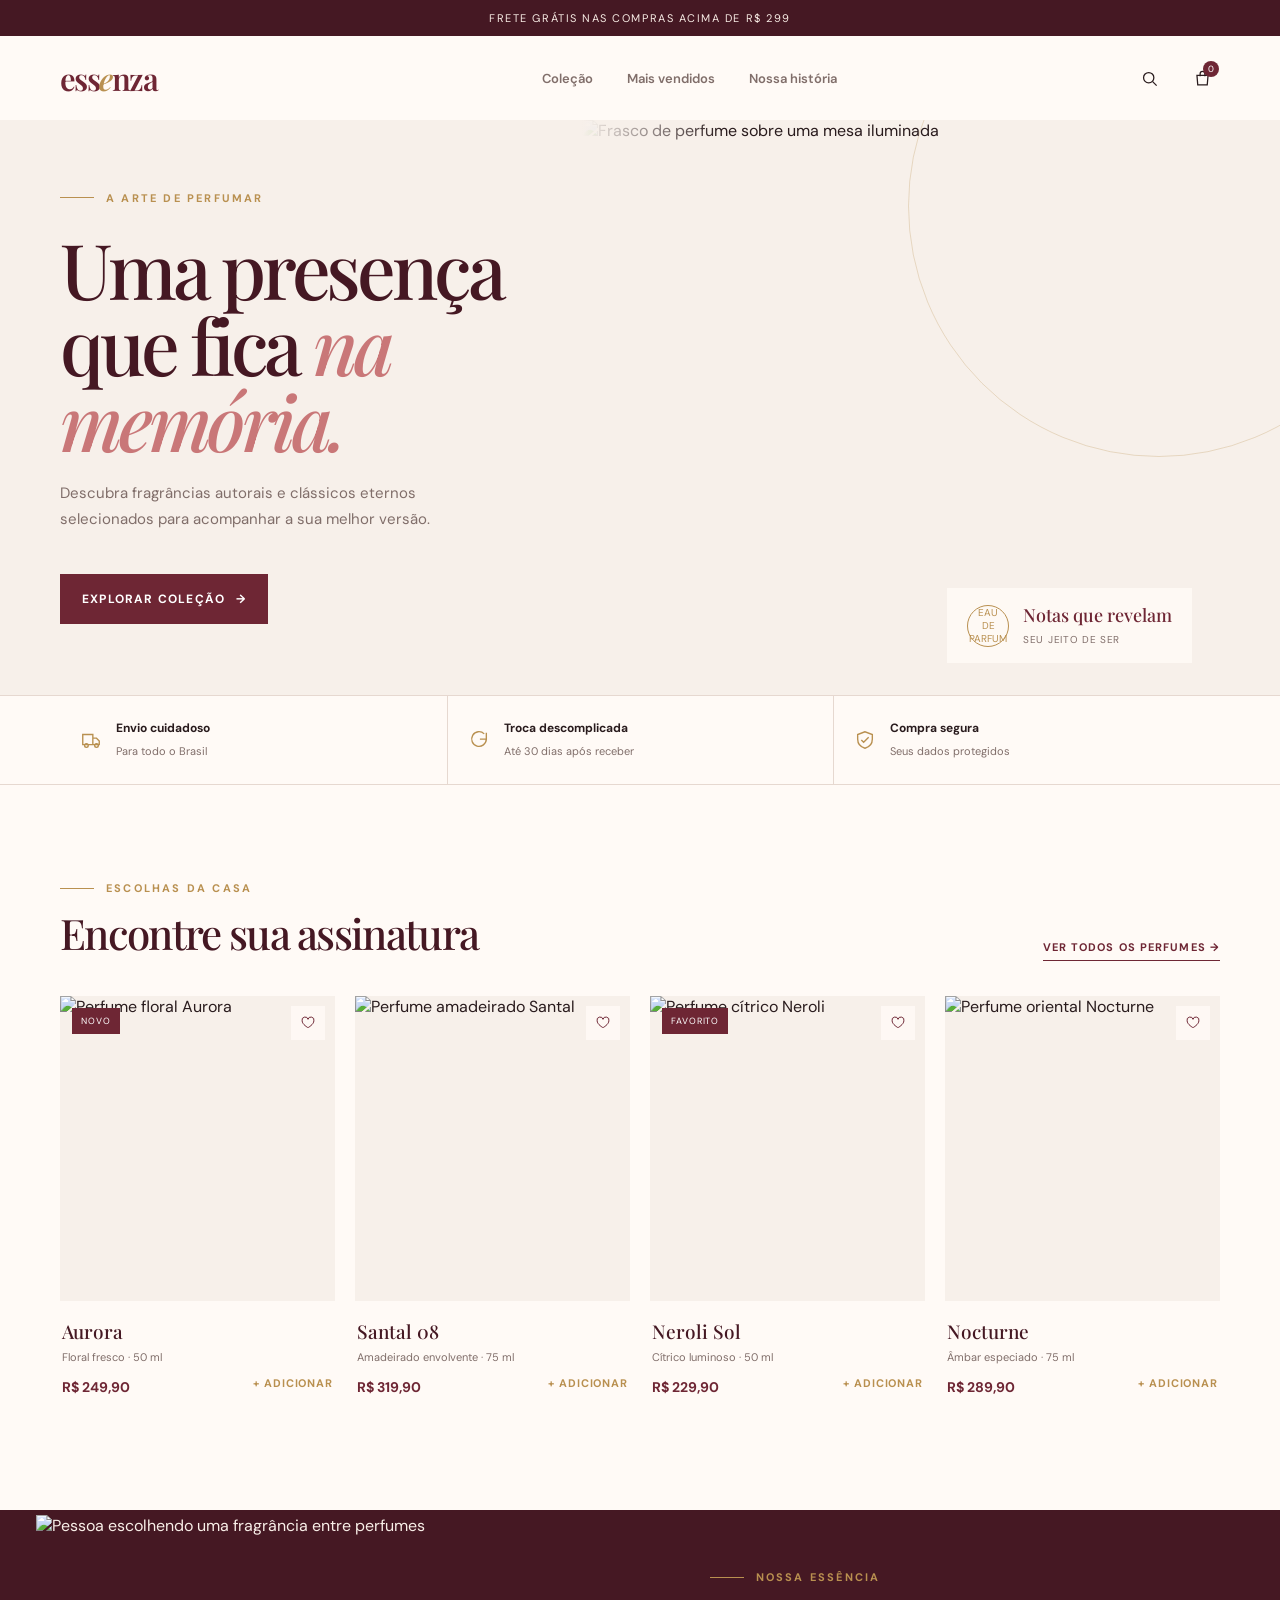
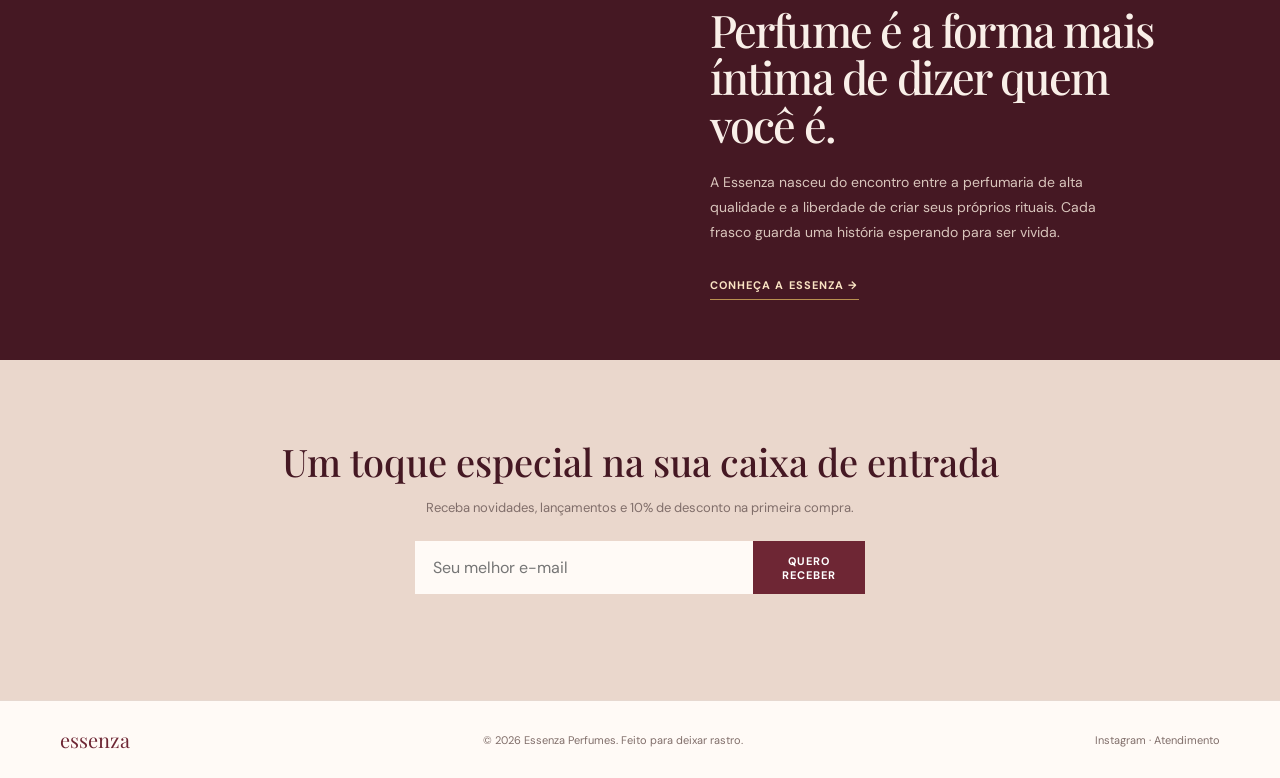
==== index.html @ 09120691 "first commit" ====
<!DOCTYPE html>
<html lang="pt-BR">
<head>
  <meta charset="UTF-8">
  <meta name="viewport" content="width=device-width, initial-scale=1.0">
  <meta name="description" content="Essenza, uma curadoria de perfumes marcantes para todos os momentos.">
  <title>Essenza | Perfumes que contam histórias</title>
  <link rel="preconnect" href="https://fonts.googleapis.com">
  <link rel="preconnect" href="https://fonts.gstatic.com" crossorigin>
  <link href="https://fonts.googleapis.com/css2?family=DM+Sans:wght@400;500;600;700&family=Playfair+Display:ital,wght@0,500;0,600;1,500;1,600&display=swap" rel="stylesheet">
  <style>
    :root {
      --ink: #291b1d;
      --wine: #6e2634;
      --wine-dark: #451823;
      --rose: #c97778;
      --cream: #f7f0ea;
      --paper: #fffaf6;
      --gold: #b99050;
      --line: #e6d8d0;
      --muted: #806e6a;
      --shadow: 0 18px 48px rgba(69, 24, 35, .12);
    }

    * { box-sizing: border-box; }
    html { scroll-behavior: smooth; }
    body { margin: 0; color: var(--ink); background: var(--paper); font-family: 'DM Sans', sans-serif; }
    a { color: inherit; text-decoration: none; }
    button, input { font: inherit; }
    button { cursor: pointer; }
    .container { width: min(1160px, calc(100% - 48px)); margin: 0 auto; }

    .announcement { background: var(--wine-dark); color: #f8ece5; text-align: center; font-size: 11px; letter-spacing: .14em; padding: 11px 18px; text-transform: uppercase; }
    .topbar { align-items: center; display: flex; height: 84px; justify-content: space-between; }
    .brand { color: var(--wine); font-family: 'Playfair Display', serif; font-size: 31px; font-weight: 600; letter-spacing: -.05em; }
    .brand span { color: var(--gold); font-style: italic; }
    nav { display: flex; gap: 34px; margin-left: 90px; }
    nav a { color: var(--muted); font-size: 13px; font-weight: 600; position: relative; }
    nav a:hover { color: var(--wine); }
    nav a::after { background: var(--rose); bottom: -8px; content: ''; height: 1px; left: 0; position: absolute; transform: scaleX(0); transform-origin: right; transition: transform .25s; width: 100%; }
    nav a:hover::after { transform: scaleX(1); transform-origin: left; }
    .actions { align-items: center; display: flex; gap: 18px; }
    .icon-button { align-items: center; background: transparent; border: 0; color: var(--ink); display: inline-flex; padding: 8px; position: relative; }
    .icon-button svg { height: 19px; width: 19px; }
    .cart-count { align-items: center; background: var(--wine); border-radius: 50%; color: #fff; display: flex; font-size: 9px; height: 16px; justify-content: center; position: absolute; right: 1px; top: 0; width: 16px; }
    .menu-toggle { display: none; }

    .hero { background: var(--cream); min-height: 575px; overflow: hidden; position: relative; }
    .hero::before { border: 1px solid rgba(185, 144, 80, .27); border-radius: 50%; content: ''; height: 500px; position: absolute; right: -130px; top: -165px; width: 500px; }
    .hero-grid { align-items: center; display: grid; grid-template-columns: .9fr 1.1fr; min-height: 575px; }
    .eyebrow { align-items: center; color: var(--gold); display: flex; font-size: 11px; font-weight: 700; gap: 12px; letter-spacing: .2em; text-transform: uppercase; }
    .eyebrow::before { background: var(--gold); content: ''; height: 1px; width: 34px; }
    h1, h2, h3 { font-family: 'Playfair Display', serif; font-weight: 500; }
    h1 { color: var(--wine-dark); font-size: clamp(52px, 6vw, 82px); letter-spacing: -.055em; line-height: .99; margin: 25px 0 22px; max-width: 500px; }
    h1 em { color: var(--rose); font-style: italic; }
    .hero-copy { color: var(--muted); font-size: 15px; line-height: 1.75; max-width: 390px; }
    .primary-button { background: var(--wine); border: 1px solid var(--wine); color: white; display: inline-flex; font-size: 12px; font-weight: 700; gap: 11px; letter-spacing: .1em; margin-top: 27px; padding: 16px 21px; text-transform: uppercase; transition: background .2s, transform .2s; }
    .primary-button:hover { background: var(--wine-dark); transform: translateY(-2px); }
    .hero-image { height: 575px; position: relative; }
    .hero-image img { height: 100%; object-fit: cover; object-position: center; width: 100%; }
    .hero-image::after { background: linear-gradient(90deg, var(--cream) 0, transparent 22%); content: ''; inset: 0; pointer-events: none; position: absolute; }
    .hero-tag { align-items: center; background: rgba(255,250,246,.92); bottom: 32px; display: flex; gap: 14px; padding: 15px 20px; position: absolute; right: 28px; z-index: 1; }
    .hero-tag strong { color: var(--wine); display: block; font-family: 'Playfair Display', serif; font-size: 18px; font-weight: 500; }
    .hero-tag small { color: var(--muted); font-size: 10px; letter-spacing: .07em; text-transform: uppercase; }
    .seal { border: 1px solid var(--gold); border-radius: 50%; color: var(--gold); display: grid; font-size: 10px; height: 42px; place-items: center; text-align: center; width: 42px; }

    .benefits { border-bottom: 1px solid var(--line); border-top: 1px solid var(--line); }
    .benefit-grid { display: grid; grid-template-columns: repeat(3, 1fr); }
    .benefit { align-items: center; display: flex; gap: 14px; padding: 24px 20px; }
    .benefit + .benefit { border-left: 1px solid var(--line); }
    .benefit svg { color: var(--gold); flex: 0 0 auto; height: 22px; width: 22px; }
    .benefit strong { display: block; font-size: 12px; margin-bottom: 3px; }
    .benefit span { color: var(--muted); font-size: 11px; }

    .section { padding: 96px 0; }
    .section-heading { align-items: end; display: flex; justify-content: space-between; margin-bottom: 35px; }
    .section-heading h2 { color: var(--wine-dark); font-size: 42px; letter-spacing: -.04em; margin: 10px 0 0; }
    .section-heading p { color: var(--muted); font-size: 13px; margin: 0 0 5px; }
    .link-arrow { border-bottom: 1px solid var(--wine); color: var(--wine); font-size: 11px; font-weight: 700; letter-spacing: .1em; padding-bottom: 6px; text-transform: uppercase; }
    .product-grid { display: grid; gap: 20px; grid-template-columns: repeat(4, 1fr); }
    .product-image { background: var(--cream); height: 305px; overflow: hidden; position: relative; }
    .product-image img { height: 100%; object-fit: cover; transition: transform .5s; width: 100%; }
    .product-card:hover img { transform: scale(1.05); }
    .badge { background: var(--wine); color: white; font-size: 9px; left: 12px; letter-spacing: .1em; padding: 7px 9px; position: absolute; text-transform: uppercase; top: 12px; }
    .heart { background: rgba(255,250,246,.9); border: 0; color: var(--wine); padding: 9px; position: absolute; right: 10px; top: 10px; }
    .heart svg { display: block; height: 16px; width: 16px; }
    .product-info { padding: 17px 2px; }
    .product-info h3 { color: var(--wine-dark); font-size: 19px; margin: 0 0 6px; }
    .product-info p { color: var(--muted); font-size: 11px; margin: 0 0 12px; }
    .price { color: var(--wine); font-size: 14px; font-weight: 700; }
    .add { background: none; border: 0; color: var(--gold); float: right; font-size: 11px; font-weight: 700; letter-spacing: .08em; padding: 0; text-transform: uppercase; }

    .story { background: var(--wine-dark); color: #f9efe8; overflow: hidden; }
    .story-grid { align-items: center; display: grid; grid-template-columns: 1fr 1fr; }
    .story-image { height: 440px; margin-left: -24px; overflow: hidden; }
    .story-image img { height: 100%; object-fit: cover; width: 100%; }
    .story-copy { padding: 60px 6% 60px 12%; }
    .story-copy .eyebrow { color: var(--gold); }
    .story-copy h2 { font-size: 45px; letter-spacing: -.04em; line-height: 1.05; margin: 22px 0; }
    .story-copy p { color: #d9c5bc; font-size: 14px; line-height: 1.8; max-width: 410px; }
    .text-button { border-bottom: 1px solid var(--gold); color: #f9e3c3; display: inline-block; font-size: 11px; font-weight: 700; letter-spacing: .1em; margin-top: 19px; padding-bottom: 7px; text-transform: uppercase; }

    .newsletter { background: #ead7cc; padding: 76px 0; text-align: center; }
    .newsletter h2 { color: var(--wine-dark); font-size: 38px; margin: 0 0 12px; }
    .newsletter p { color: var(--muted); font-size: 13px; margin: 0 auto 25px; }
    .subscribe { display: flex; margin: 0 auto; max-width: 450px; }
    .subscribe input { background: var(--paper); border: 1px solid transparent; color: var(--ink); min-width: 0; padding: 15px 17px; width: 100%; }
    .subscribe button { background: var(--wine); border: 0; color: white; font-size: 11px; font-weight: 700; letter-spacing: .1em; padding: 0 19px; text-transform: uppercase; }
    .form-message { color: var(--wine); font-size: 12px; margin-top: 14px; min-height: 16px; }
    footer { background: var(--paper); border-top: 1px solid var(--line); color: var(--muted); font-size: 11px; padding: 25px 0; }
    .footer-inner { align-items: center; display: flex; justify-content: space-between; }
    .footer-brand { color: var(--wine); font-family: 'Playfair Display', serif; font-size: 20px; }

    @media (max-width: 800px) {
      .container { width: min(100% - 32px, 600px); }
      .topbar { height: 72px; }
      nav { background: var(--paper); box-shadow: var(--shadow); display: none; flex-direction: column; gap: 22px; left: 16px; margin: 0; padding: 23px; position: absolute; right: 16px; top: 136px; z-index: 5; }
      nav.open { display: flex; }
      .menu-toggle { display: inline-flex; }
      .hero-grid, .story-grid { grid-template-columns: 1fr; }
      .hero { min-height: auto; }
      .hero-grid { min-height: auto; padding-top: 62px; }
      .hero-content { padding-bottom: 56px; }
      .hero-image { height: 390px; margin: 0 -16px; }
      .hero-image::after { background: linear-gradient(0deg, var(--cream), transparent 28%); }
      .benefit-grid { grid-template-columns: 1fr; }
      .benefit { padding: 17px 0; }
      .benefit + .benefit { border-left: 0; border-top: 1px solid var(--line); }
      .section { padding: 66px 0; }
      .section-heading { align-items: start; flex-direction: column; gap: 13px; }
      .section-heading h2 { font-size: 35px; }
      .product-grid { grid-template-columns: repeat(2, 1fr); gap: 28px 14px; }
      .product-image { height: 230px; }
      .story-image { height: 300px; margin: 0 -16px; }
      .story-copy { padding: 56px 0 64px; }
      .story-copy h2 { font-size: 38px; }
      .footer-inner { align-items: start; flex-direction: column; gap: 12px; }
    }
    @media (max-width: 430px) { .actions { gap: 5px; } .brand { font-size: 27px; } .hero-tag { bottom: 18px; right: 16px; } .subscribe { flex-direction: column; gap: 8px; } .subscribe button { min-height: 47px; } }
  </style>
</head>
<body>
  <div class="announcement">Frete grátis nas compras acima de R$ 299</div>
  <header>
    <div class="container topbar">
      <button class="icon-button menu-toggle" id="menuToggle" aria-label="Abrir menu" aria-expanded="false"><svg viewBox="0 0 24 24" fill="none" stroke="currentColor" stroke-width="1.6"><path d="M4 7h16M4 12h16M4 17h16"/></svg></button>
      <a class="brand" href="#top">ess<span>e</span>nza</a>
      <nav id="mainNav"><a href="#colecao">Coleção</a><a href="#mais-vendidos">Mais vendidos</a><a href="#nossa-historia">Nossa história</a></nav>
      <div class="actions">
        <button class="icon-button" aria-label="Buscar" onclick="document.getElementById('searchInput').focus()"><svg viewBox="0 0 24 24" fill="none" stroke="currentColor" stroke-width="1.6"><circle cx="11" cy="11" r="6.5"/><path d="m16 16 5 5"/></svg></button>
        <button class="icon-button" aria-label="Sacola de compras"><svg viewBox="0 0 24 24" fill="none" stroke="currentColor" stroke-width="1.6"><path d="M5 8h14l-1 12H6L5 8Z"/><path d="M9 9V6a3 3 0 0 1 6 0v3"/></svg><span class="cart-count" id="cartCount">0</span></button>
      </div>
    </div>
  </header>

  <main id="top">
    <section class="hero">
      <div class="container hero-grid">
        <div class="hero-content">
          <div class="eyebrow">A arte de perfumar</div>
          <h1>Uma presença que fica <em>na memória.</em></h1>
          <p class="hero-copy">Descubra fragrâncias autorais e clássicos eternos selecionados para acompanhar a sua melhor versão.</p>
          <a class="primary-button" href="#colecao">Explorar coleção <span>→</span></a>
        </div>
        <div class="hero-image">
          <img src="https://images.unsplash.com/photo-1547887538-e3a2f32cb1cc?auto=format&fit=crop&w=1000&q=85" alt="Frasco de perfume sobre uma mesa iluminada">
          <div class="hero-tag"><span class="seal">EAU<br>DE<br>PARFUM</span><div><strong>Notas que revelam</strong><small>Seu jeito de ser</small></div></div>
        </div>
      </div>
    </section>

    <section class="benefits"><div class="container benefit-grid"><div class="benefit"><svg viewBox="0 0 24 24" fill="none" stroke="currentColor" stroke-width="1.5"><path d="M3 6h11v11H3zM14 10h4l3 3v4h-7zM7 20a2 2 0 1 0 0-4 2 2 0 0 0 0 4ZM18 20a2 2 0 1 0 0-4 2 2 0 0 0 0 4Z"/></svg><div><strong>Envio cuidadoso</strong><span>Para todo o Brasil</span></div></div><div class="benefit"><svg viewBox="0 0 24 24" fill="none" stroke="currentColor" stroke-width="1.5"><path d="M20 11a8 8 0 1 1-2.3-5.7M20 4v7h-7"/></svg><div><strong>Troca descomplicada</strong><span>Até 30 dias após receber</span></div></div><div class="benefit"><svg viewBox="0 0 24 24" fill="none" stroke="currentColor" stroke-width="1.5"><path d="M12 3 4 6v5c0 5.2 3.4 8.8 8 10 4.6-1.2 8-4.8 8-10V6l-8-3Z"/><path d="m8 12 2.5 2.5L16 9"/></svg><div><strong>Compra segura</strong><span>Seus dados protegidos</span></div></div></div></section>

    <section class="section" id="colecao"><div class="container"><div class="section-heading"><div><div class="eyebrow">Escolhas da casa</div><h2>Encontre sua assinatura</h2></div><a class="link-arrow" href="#mais-vendidos">Ver todos os perfumes →</a></div><div class="product-grid" id="mais-vendidos">
      <article class="product-card"><div class="product-image"><span class="badge">Novo</span><button class="heart" aria-label="Favoritar perfume"><svg viewBox="0 0 24 24" fill="none" stroke="currentColor" stroke-width="1.5"><path d="M20.8 8.7c0 5.5-8.8 10.3-8.8 10.3S3.2 14.2 3.2 8.7A4.5 4.5 0 0 1 12 6.5a4.5 4.5 0 0 1 8.8 2.2Z"/></svg></button><img src="https://images.unsplash.com/photo-1594035910387-fea47794261f?auto=format&fit=crop&w=600&q=80" alt="Perfume floral Aurora"></div><div class="product-info"><h3>Aurora</h3><p>Floral fresco · 50 ml</p><span class="price">R$ 249,90</span><button class="add" data-product="Aurora">+ adicionar</button></div></article>
      <article class="product-card"><div class="product-image"><button class="heart" aria-label="Favoritar perfume"><svg viewBox="0 0 24 24" fill="none" stroke="currentColor" stroke-width="1.5"><path d="M20.8 8.7c0 5.5-8.8 10.3-8.8 10.3S3.2 14.2 3.2 8.7A4.5 4.5 0 0 1 12 6.5a4.5 4.5 0 0 1 8.8 2.2Z"/></svg></button><img src="https://images.unsplash.com/photo-1615634260167-c8cdede054de?auto=format&fit=crop&w=600&q=80" alt="Perfume amadeirado Santal"></div><div class="product-info"><h3>Santal 08</h3><p>Amadeirado envolvente · 75 ml</p><span class="price">R$ 319,90</span><button class="add" data-product="Santal 08">+ adicionar</button></div></article>
      <article class="product-card"><div class="product-image"><span class="badge">Favorito</span><button class="heart" aria-label="Favoritar perfume"><svg viewBox="0 0 24 24" fill="none" stroke="currentColor" stroke-width="1.5"><path d="M20.8 8.7c0 5.5-8.8 10.3-8.8 10.3S3.2 14.2 3.2 8.7A4.5 4.5 0 0 1 12 6.5a4.5 4.5 0 0 1 8.8 2.2Z"/></svg></button><img src="https://images.unsplash.com/photo-1588405748880-12d1d2a59f75?auto=format&fit=crop&w=600&q=80" alt="Perfume cítrico Neroli"></div><div class="product-info"><h3>Neroli Sol</h3><p>Cítrico luminoso · 50 ml</p><span class="price">R$ 229,90</span><button class="add" data-product="Neroli Sol">+ adicionar</button></div></article>
      <article class="product-card"><div class="product-image"><button class="heart" aria-label="Favoritar perfume"><svg viewBox="0 0 24 24" fill="none" stroke="currentColor" stroke-width="1.5"><path d="M20.8 8.7c0 5.5-8.8 10.3-8.8 10.3S3.2 14.2 3.2 8.7A4.5 4.5 0 0 1 12 6.5a4.5 4.5 0 0 1 8.8 2.2Z"/></svg></button><img src="https://images.unsplash.com/photo-1563170351-be82bc888aa4?auto=format&fit=crop&w=600&q=80" alt="Perfume oriental Nocturne"></div><div class="product-info"><h3>Nocturne</h3><p>Âmbar especiado · 75 ml</p><span class="price">R$ 289,90</span><button class="add" data-product="Nocturne">+ adicionar</button></div></article>
    </div></div></section>

    <section class="story" id="nossa-historia"><div class="container story-grid"><div class="story-image"><img src="https://images.unsplash.com/photo-1515377905703-c4788e51af15?auto=format&fit=crop&w=1000&q=85" alt="Pessoa escolhendo uma fragrância entre perfumes"></div><div class="story-copy"><div class="eyebrow">Nossa essência</div><h2>Perfume é a forma mais íntima de dizer quem você é.</h2><p>A Essenza nasceu do encontro entre a perfumaria de alta qualidade e a liberdade de criar seus próprios rituais. Cada frasco guarda uma história esperando para ser vivida.</p><a class="text-button" href="#newsletter">Conheça a Essenza →</a></div></div></section>

    <section class="newsletter" id="newsletter"><div class="container"><h2>Um toque especial na sua caixa de entrada</h2><p>Receba novidades, lançamentos e 10% de desconto na primeira compra.</p><form class="subscribe" id="subscribeForm"><input id="searchInput" type="email" placeholder="Seu melhor e-mail" aria-label="Seu melhor e-mail" required><button type="submit">Quero receber</button></form><div class="form-message" id="formMessage"></div></div></section>
  </main>
  <footer><div class="container footer-inner"><span class="footer-brand">essenza</span><span>© 2026 Essenza Perfumes. Feito para deixar rastro.</span><span>Instagram · Atendimento</span></div></footer>
  <script>
    const menuToggle = document.getElementById('menuToggle');
    const mainNav = document.getElementById('mainNav');
    menuToggle.addEventListener('click', () => {
      const isOpen = mainNav.classList.toggle('open');
      menuToggle.setAttribute('aria-expanded', isOpen);
    });

    let cartTotal = 0;
    document.querySelectorAll('.add').forEach((button) => {
      button.addEventListener('click', () => {
        cartTotal += 1;
        document.getElementById('cartCount').textContent = cartTotal;
        const originalText = button.textContent;
        button.textContent = 'adicionado ✓';
        setTimeout(() => { button.textContent = originalText; }, 1400);
      });
    });

    document.getElementById('subscribeForm').addEventListener('submit', (event) => {
      event.preventDefault();
      document.getElementById('formMessage').textContent = 'Pronto. Seu desconto chega em breve.';
      event.target.reset();
    });
  </script>
</body>
</html>
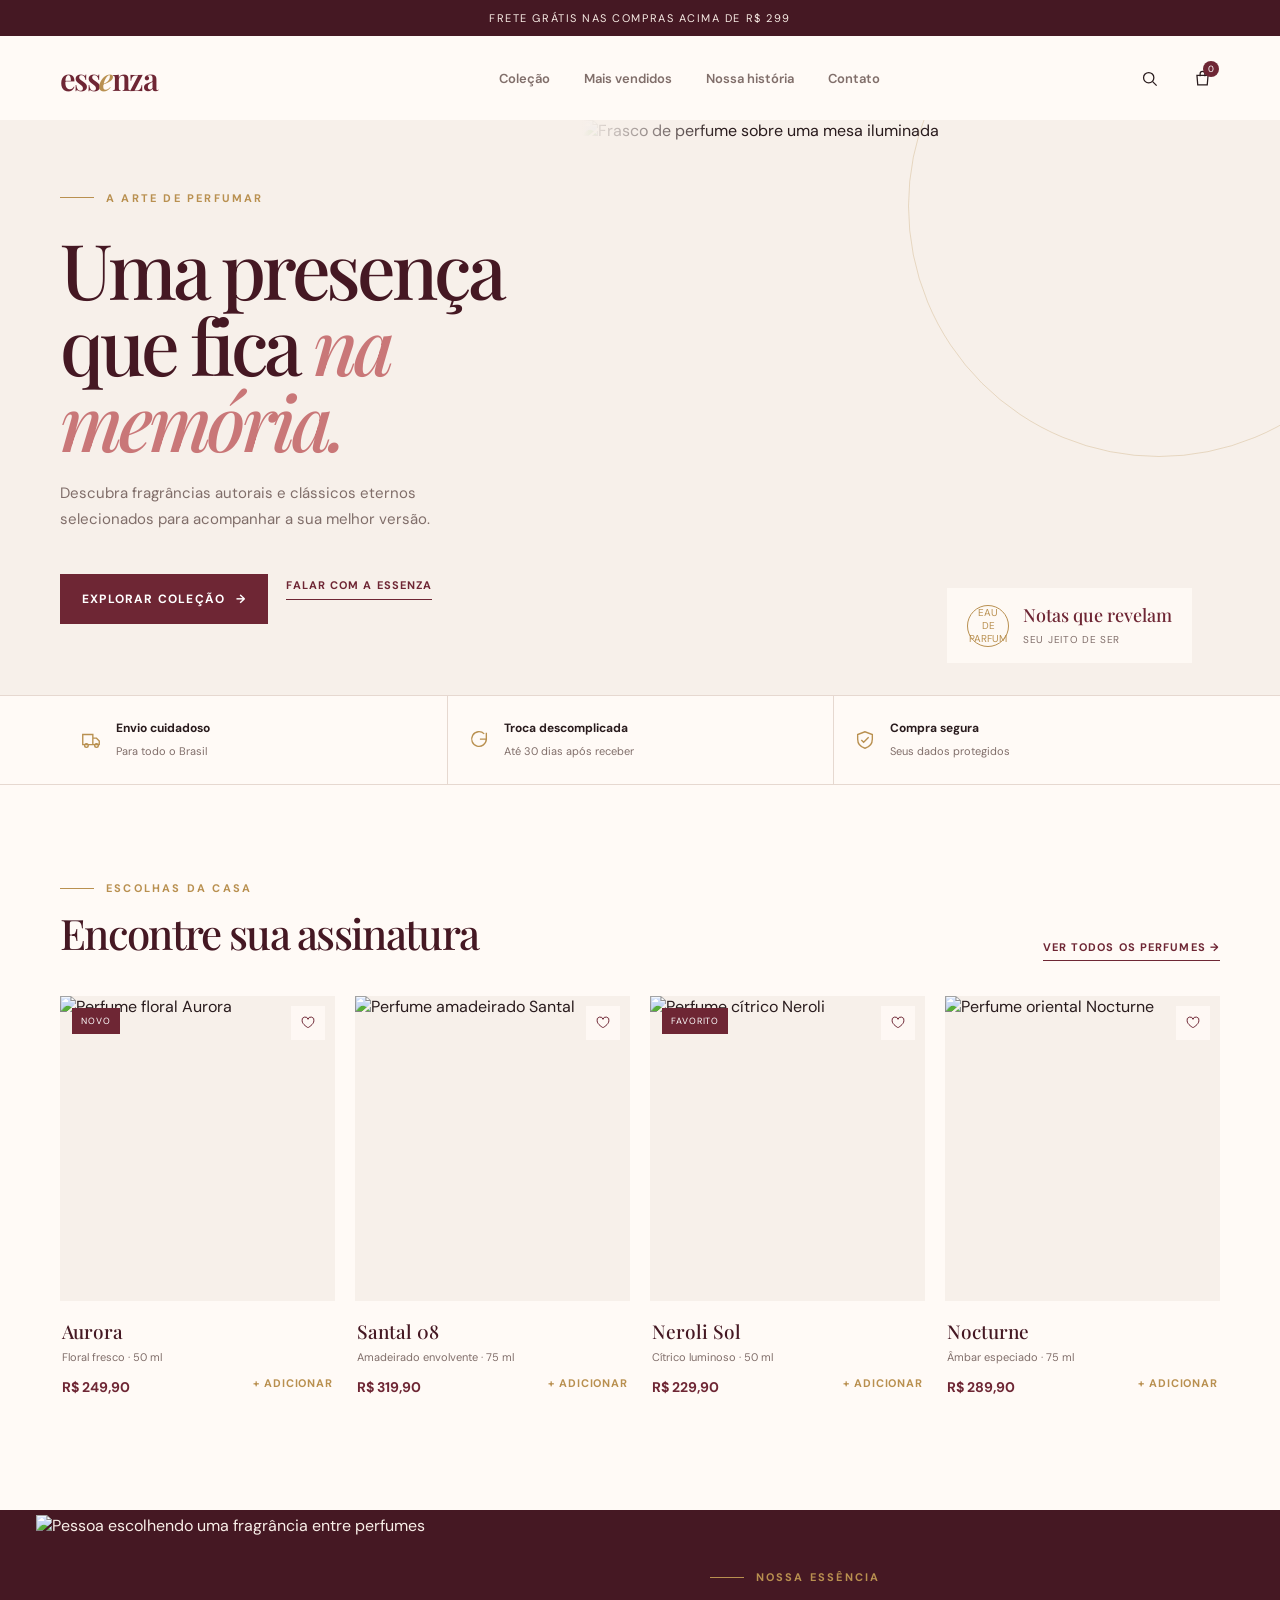
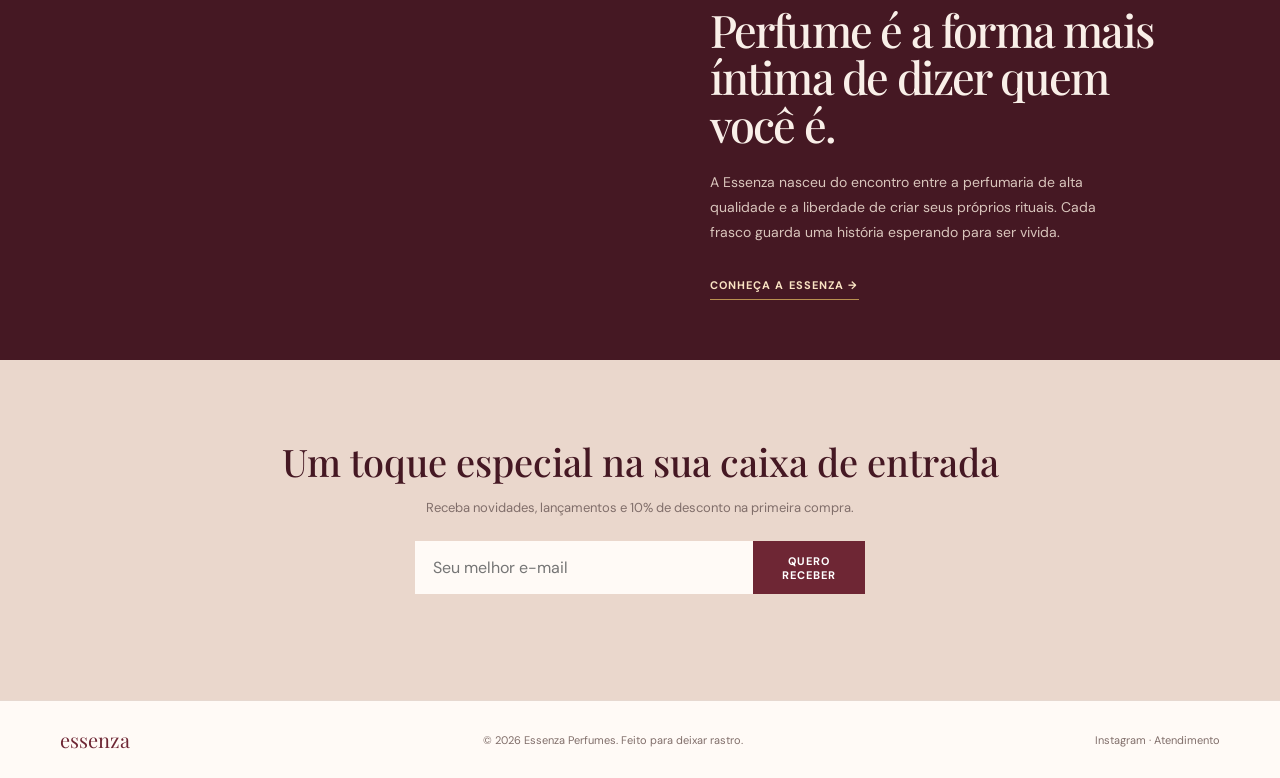
==== commit 71841244: "mais atualizações" ====
--- a/index.html
+++ b/index.html
@@ -8,136 +8,7 @@
   <link rel="preconnect" href="https://fonts.googleapis.com">
   <link rel="preconnect" href="https://fonts.gstatic.com" crossorigin>
   <link href="https://fonts.googleapis.com/css2?family=DM+Sans:wght@400;500;600;700&family=Playfair+Display:ital,wght@0,500;0,600;1,500;1,600&display=swap" rel="stylesheet">
-  <style>
-    :root {
-      --ink: #291b1d;
-      --wine: #6e2634;
-      --wine-dark: #451823;
-      --rose: #c97778;
-      --cream: #f7f0ea;
-      --paper: #fffaf6;
-      --gold: #b99050;
-      --line: #e6d8d0;
-      --muted: #806e6a;
-      --shadow: 0 18px 48px rgba(69, 24, 35, .12);
-    }
-
-    * { box-sizing: border-box; }
-    html { scroll-behavior: smooth; }
-    body { margin: 0; color: var(--ink); background: var(--paper); font-family: 'DM Sans', sans-serif; }
-    a { color: inherit; text-decoration: none; }
-    button, input { font: inherit; }
-    button { cursor: pointer; }
-    .container { width: min(1160px, calc(100% - 48px)); margin: 0 auto; }
-
-    .announcement { background: var(--wine-dark); color: #f8ece5; text-align: center; font-size: 11px; letter-spacing: .14em; padding: 11px 18px; text-transform: uppercase; }
-    .topbar { align-items: center; display: flex; height: 84px; justify-content: space-between; }
-    .brand { color: var(--wine); font-family: 'Playfair Display', serif; font-size: 31px; font-weight: 600; letter-spacing: -.05em; }
-    .brand span { color: var(--gold); font-style: italic; }
-    nav { display: flex; gap: 34px; margin-left: 90px; }
-    nav a { color: var(--muted); font-size: 13px; font-weight: 600; position: relative; }
-    nav a:hover { color: var(--wine); }
-    nav a::after { background: var(--rose); bottom: -8px; content: ''; height: 1px; left: 0; position: absolute; transform: scaleX(0); transform-origin: right; transition: transform .25s; width: 100%; }
-    nav a:hover::after { transform: scaleX(1); transform-origin: left; }
-    .actions { align-items: center; display: flex; gap: 18px; }
-    .icon-button { align-items: center; background: transparent; border: 0; color: var(--ink); display: inline-flex; padding: 8px; position: relative; }
-    .icon-button svg { height: 19px; width: 19px; }
-    .cart-count { align-items: center; background: var(--wine); border-radius: 50%; color: #fff; display: flex; font-size: 9px; height: 16px; justify-content: center; position: absolute; right: 1px; top: 0; width: 16px; }
-    .menu-toggle { display: none; }
-
-    .hero { background: var(--cream); min-height: 575px; overflow: hidden; position: relative; }
-    .hero::before { border: 1px solid rgba(185, 144, 80, .27); border-radius: 50%; content: ''; height: 500px; position: absolute; right: -130px; top: -165px; width: 500px; }
-    .hero-grid { align-items: center; display: grid; grid-template-columns: .9fr 1.1fr; min-height: 575px; }
-    .eyebrow { align-items: center; color: var(--gold); display: flex; font-size: 11px; font-weight: 700; gap: 12px; letter-spacing: .2em; text-transform: uppercase; }
-    .eyebrow::before { background: var(--gold); content: ''; height: 1px; width: 34px; }
-    h1, h2, h3 { font-family: 'Playfair Display', serif; font-weight: 500; }
-    h1 { color: var(--wine-dark); font-size: clamp(52px, 6vw, 82px); letter-spacing: -.055em; line-height: .99; margin: 25px 0 22px; max-width: 500px; }
-    h1 em { color: var(--rose); font-style: italic; }
-    .hero-copy { color: var(--muted); font-size: 15px; line-height: 1.75; max-width: 390px; }
-    .primary-button { background: var(--wine); border: 1px solid var(--wine); color: white; display: inline-flex; font-size: 12px; font-weight: 700; gap: 11px; letter-spacing: .1em; margin-top: 27px; padding: 16px 21px; text-transform: uppercase; transition: background .2s, transform .2s; }
-    .primary-button:hover { background: var(--wine-dark); transform: translateY(-2px); }
-    .hero-image { height: 575px; position: relative; }
-    .hero-image img { height: 100%; object-fit: cover; object-position: center; width: 100%; }
-    .hero-image::after { background: linear-gradient(90deg, var(--cream) 0, transparent 22%); content: ''; inset: 0; pointer-events: none; position: absolute; }
-    .hero-tag { align-items: center; background: rgba(255,250,246,.92); bottom: 32px; display: flex; gap: 14px; padding: 15px 20px; position: absolute; right: 28px; z-index: 1; }
-    .hero-tag strong { color: var(--wine); display: block; font-family: 'Playfair Display', serif; font-size: 18px; font-weight: 500; }
-    .hero-tag small { color: var(--muted); font-size: 10px; letter-spacing: .07em; text-transform: uppercase; }
-    .seal { border: 1px solid var(--gold); border-radius: 50%; color: var(--gold); display: grid; font-size: 10px; height: 42px; place-items: center; text-align: center; width: 42px; }
-
-    .benefits { border-bottom: 1px solid var(--line); border-top: 1px solid var(--line); }
-    .benefit-grid { display: grid; grid-template-columns: repeat(3, 1fr); }
-    .benefit { align-items: center; display: flex; gap: 14px; padding: 24px 20px; }
-    .benefit + .benefit { border-left: 1px solid var(--line); }
-    .benefit svg { color: var(--gold); flex: 0 0 auto; height: 22px; width: 22px; }
-    .benefit strong { display: block; font-size: 12px; margin-bottom: 3px; }
-    .benefit span { color: var(--muted); font-size: 11px; }
-
-    .section { padding: 96px 0; }
-    .section-heading { align-items: end; display: flex; justify-content: space-between; margin-bottom: 35px; }
-    .section-heading h2 { color: var(--wine-dark); font-size: 42px; letter-spacing: -.04em; margin: 10px 0 0; }
-    .section-heading p { color: var(--muted); font-size: 13px; margin: 0 0 5px; }
-    .link-arrow { border-bottom: 1px solid var(--wine); color: var(--wine); font-size: 11px; font-weight: 700; letter-spacing: .1em; padding-bottom: 6px; text-transform: uppercase; }
-    .product-grid { display: grid; gap: 20px; grid-template-columns: repeat(4, 1fr); }
-    .product-image { background: var(--cream); height: 305px; overflow: hidden; position: relative; }
-    .product-image img { height: 100%; object-fit: cover; transition: transform .5s; width: 100%; }
-    .product-card:hover img { transform: scale(1.05); }
-    .badge { background: var(--wine); color: white; font-size: 9px; left: 12px; letter-spacing: .1em; padding: 7px 9px; position: absolute; text-transform: uppercase; top: 12px; }
-    .heart { background: rgba(255,250,246,.9); border: 0; color: var(--wine); padding: 9px; position: absolute; right: 10px; top: 10px; }
-    .heart svg { display: block; height: 16px; width: 16px; }
-    .product-info { padding: 17px 2px; }
-    .product-info h3 { color: var(--wine-dark); font-size: 19px; margin: 0 0 6px; }
-    .product-info p { color: var(--muted); font-size: 11px; margin: 0 0 12px; }
-    .price { color: var(--wine); font-size: 14px; font-weight: 700; }
-    .add { background: none; border: 0; color: var(--gold); float: right; font-size: 11px; font-weight: 700; letter-spacing: .08em; padding: 0; text-transform: uppercase; }
-
-    .story { background: var(--wine-dark); color: #f9efe8; overflow: hidden; }
-    .story-grid { align-items: center; display: grid; grid-template-columns: 1fr 1fr; }
-    .story-image { height: 440px; margin-left: -24px; overflow: hidden; }
-    .story-image img { height: 100%; object-fit: cover; width: 100%; }
-    .story-copy { padding: 60px 6% 60px 12%; }
-    .story-copy .eyebrow { color: var(--gold); }
-    .story-copy h2 { font-size: 45px; letter-spacing: -.04em; line-height: 1.05; margin: 22px 0; }
-    .story-copy p { color: #d9c5bc; font-size: 14px; line-height: 1.8; max-width: 410px; }
-    .text-button { border-bottom: 1px solid var(--gold); color: #f9e3c3; display: inline-block; font-size: 11px; font-weight: 700; letter-spacing: .1em; margin-top: 19px; padding-bottom: 7px; text-transform: uppercase; }
-
-    .newsletter { background: #ead7cc; padding: 76px 0; text-align: center; }
-    .newsletter h2 { color: var(--wine-dark); font-size: 38px; margin: 0 0 12px; }
-    .newsletter p { color: var(--muted); font-size: 13px; margin: 0 auto 25px; }
-    .subscribe { display: flex; margin: 0 auto; max-width: 450px; }
-    .subscribe input { background: var(--paper); border: 1px solid transparent; color: var(--ink); min-width: 0; padding: 15px 17px; width: 100%; }
-    .subscribe button { background: var(--wine); border: 0; color: white; font-size: 11px; font-weight: 700; letter-spacing: .1em; padding: 0 19px; text-transform: uppercase; }
-    .form-message { color: var(--wine); font-size: 12px; margin-top: 14px; min-height: 16px; }
-    footer { background: var(--paper); border-top: 1px solid var(--line); color: var(--muted); font-size: 11px; padding: 25px 0; }
-    .footer-inner { align-items: center; display: flex; justify-content: space-between; }
-    .footer-brand { color: var(--wine); font-family: 'Playfair Display', serif; font-size: 20px; }
-
-    @media (max-width: 800px) {
-      .container { width: min(100% - 32px, 600px); }
-      .topbar { height: 72px; }
-      nav { background: var(--paper); box-shadow: var(--shadow); display: none; flex-direction: column; gap: 22px; left: 16px; margin: 0; padding: 23px; position: absolute; right: 16px; top: 136px; z-index: 5; }
-      nav.open { display: flex; }
-      .menu-toggle { display: inline-flex; }
-      .hero-grid, .story-grid { grid-template-columns: 1fr; }
-      .hero { min-height: auto; }
-      .hero-grid { min-height: auto; padding-top: 62px; }
-      .hero-content { padding-bottom: 56px; }
-      .hero-image { height: 390px; margin: 0 -16px; }
-      .hero-image::after { background: linear-gradient(0deg, var(--cream), transparent 28%); }
-      .benefit-grid { grid-template-columns: 1fr; }
-      .benefit { padding: 17px 0; }
-      .benefit + .benefit { border-left: 0; border-top: 1px solid var(--line); }
-      .section { padding: 66px 0; }
-      .section-heading { align-items: start; flex-direction: column; gap: 13px; }
-      .section-heading h2 { font-size: 35px; }
-      .product-grid { grid-template-columns: repeat(2, 1fr); gap: 28px 14px; }
-      .product-image { height: 230px; }
-      .story-image { height: 300px; margin: 0 -16px; }
-      .story-copy { padding: 56px 0 64px; }
-      .story-copy h2 { font-size: 38px; }
-      .footer-inner { align-items: start; flex-direction: column; gap: 12px; }
-    }
-    @media (max-width: 430px) { .actions { gap: 5px; } .brand { font-size: 27px; } .hero-tag { bottom: 18px; right: 16px; } .subscribe { flex-direction: column; gap: 8px; } .subscribe button { min-height: 47px; } }
-  </style>
+  <link rel="stylesheet" href="style.css">
 </head>
 <body>
   <div class="announcement">Frete grátis nas compras acima de R$ 299</div>
@@ -145,7 +16,7 @@
     <div class="container topbar">
       <button class="icon-button menu-toggle" id="menuToggle" aria-label="Abrir menu" aria-expanded="false"><svg viewBox="0 0 24 24" fill="none" stroke="currentColor" stroke-width="1.6"><path d="M4 7h16M4 12h16M4 17h16"/></svg></button>
       <a class="brand" href="#top">ess<span>e</span>nza</a>
-      <nav id="mainNav"><a href="#colecao">Coleção</a><a href="#mais-vendidos">Mais vendidos</a><a href="#nossa-historia">Nossa história</a></nav>
+      <nav id="mainNav"><a href="#colecao">Coleção</a><a href="#mais-vendidos">Mais vendidos</a><a href="#nossa-historia">Nossa história</a><a href="contato.html">Contato</a></nav>
       <div class="actions">
         <button class="icon-button" aria-label="Buscar" onclick="document.getElementById('searchInput').focus()"><svg viewBox="0 0 24 24" fill="none" stroke="currentColor" stroke-width="1.6"><circle cx="11" cy="11" r="6.5"/><path d="m16 16 5 5"/></svg></button>
         <button class="icon-button" aria-label="Sacola de compras"><svg viewBox="0 0 24 24" fill="none" stroke="currentColor" stroke-width="1.6"><path d="M5 8h14l-1 12H6L5 8Z"/><path d="M9 9V6a3 3 0 0 1 6 0v3"/></svg><span class="cart-count" id="cartCount">0</span></button>
@@ -160,7 +31,10 @@
           <div class="eyebrow">A arte de perfumar</div>
           <h1>Uma presença que fica <em>na memória.</em></h1>
           <p class="hero-copy">Descubra fragrâncias autorais e clássicos eternos selecionados para acompanhar a sua melhor versão.</p>
-          <a class="primary-button" href="#colecao">Explorar coleção <span>→</span></a>
+          <div class="hero-actions">
+            <a class="primary-button" href="#colecao">Explorar coleção <span>→</span></a>
+            <a class="secondary-button" href="contato.html">Falar com a Essenza</a>
+          </div>
         </div>
         <div class="hero-image">
           <img src="https://images.unsplash.com/photo-1547887538-e3a2f32cb1cc?auto=format&fit=crop&w=1000&q=85" alt="Frasco de perfume sobre uma mesa iluminada">
--- a/style.css
+++ b/style.css
@@ -0,0 +1,167 @@
+:root {
+  --ink: #291b1d;
+  --wine: #6e2634;
+  --wine-dark: #451823;
+  --rose: #c97778;
+  --cream: #f7f0ea;
+  --paper: #fffaf6;
+  --gold: #b99050;
+  --line: #e6d8d0;
+  --muted: #806e6a;
+  --shadow: 0 18px 48px rgba(69, 24, 35, .12);
+}
+
+* { box-sizing: border-box; }
+html { scroll-behavior: smooth; }
+body { margin: 0; color: var(--ink); background: var(--paper); font-family: 'DM Sans', sans-serif; }
+a { color: inherit; text-decoration: none; }
+button, input { font: inherit; }
+button { cursor: pointer; }
+.container { width: min(1160px, calc(100% - 48px)); margin: 0 auto; }
+
+.announcement { background: var(--wine-dark); color: #f8ece5; text-align: center; font-size: 11px; letter-spacing: .14em; padding: 11px 18px; text-transform: uppercase; }
+.topbar { align-items: center; display: flex; height: 84px; justify-content: space-between; }
+.brand { color: var(--wine); font-family: 'Playfair Display', serif; font-size: 31px; font-weight: 600; letter-spacing: -.05em; }
+.brand span { color: var(--gold); font-style: italic; }
+nav { display: flex; gap: 34px; margin-left: 90px; }
+nav a { color: var(--muted); font-size: 13px; font-weight: 600; position: relative; }
+nav a:hover { color: var(--wine); }
+nav a::after { background: var(--rose); bottom: -8px; content: ''; height: 1px; left: 0; position: absolute; transform: scaleX(0); transform-origin: right; transition: transform .25s; width: 100%; }
+nav a:hover::after { transform: scaleX(1); transform-origin: left; }
+.actions { align-items: center; display: flex; gap: 18px; }
+.icon-button { align-items: center; background: transparent; border: 0; color: var(--ink); display: inline-flex; padding: 8px; position: relative; }
+.icon-button svg { height: 19px; width: 19px; }
+.cart-count { align-items: center; background: var(--wine); border-radius: 50%; color: #fff; display: flex; font-size: 9px; height: 16px; justify-content: center; position: absolute; right: 1px; top: 0; width: 16px; }
+.menu-toggle { display: none; }
+
+.hero { background: var(--cream); min-height: 575px; overflow: hidden; position: relative; }
+.hero::before { border: 1px solid rgba(185, 144, 80, .27); border-radius: 50%; content: ''; height: 500px; position: absolute; right: -130px; top: -165px; width: 500px; }
+.hero-grid { align-items: center; display: grid; grid-template-columns: .9fr 1.1fr; min-height: 575px; }
+.eyebrow { align-items: center; color: var(--gold); display: flex; font-size: 11px; font-weight: 700; gap: 12px; letter-spacing: .2em; text-transform: uppercase; }
+.eyebrow::before { background: var(--gold); content: ''; height: 1px; width: 34px; }
+h1, h2, h3 { font-family: 'Playfair Display', serif; font-weight: 500; }
+h1 { color: var(--wine-dark); font-size: clamp(52px, 6vw, 82px); letter-spacing: -.055em; line-height: .99; margin: 25px 0 22px; max-width: 500px; }
+h1 em { color: var(--rose); font-style: italic; }
+.hero-copy { color: var(--muted); font-size: 15px; line-height: 1.75; max-width: 390px; }
+.primary-button { background: var(--wine); border: 1px solid var(--wine); color: white; display: inline-flex; font-size: 12px; font-weight: 700; gap: 11px; letter-spacing: .1em; margin-top: 27px; padding: 16px 21px; text-transform: uppercase; transition: background .2s, transform .2s; }
+.primary-button:hover { background: var(--wine-dark); transform: translateY(-2px); }
+.hero-actions { align-items: center; display: flex; flex-wrap: wrap; gap: 18px; }
+.secondary-button { border-bottom: 1px solid var(--wine); color: var(--wine); display: inline-block; font-size: 11px; font-weight: 700; letter-spacing: .1em; padding: 7px 0; text-transform: uppercase; transition: color .2s, border-color .2s; }
+.secondary-button:hover { border-color: var(--rose); color: var(--rose); }
+.hero-image { height: 575px; position: relative; }
+.hero-image img { height: 100%; object-fit: cover; object-position: center; width: 100%; }
+.hero-image::after { background: linear-gradient(90deg, var(--cream) 0, transparent 22%); content: ''; inset: 0; pointer-events: none; position: absolute; }
+.hero-tag { align-items: center; background: rgba(255,250,246,.92); bottom: 32px; display: flex; gap: 14px; padding: 15px 20px; position: absolute; right: 28px; z-index: 1; }
+.hero-tag strong { color: var(--wine); display: block; font-family: 'Playfair Display', serif; font-size: 18px; font-weight: 500; }
+.hero-tag small { color: var(--muted); font-size: 10px; letter-spacing: .07em; text-transform: uppercase; }
+.seal { border: 1px solid var(--gold); border-radius: 50%; color: var(--gold); display: grid; font-size: 10px; height: 42px; place-items: center; text-align: center; width: 42px; }
+
+.benefits { border-bottom: 1px solid var(--line); border-top: 1px solid var(--line); }
+.benefit-grid { display: grid; grid-template-columns: repeat(3, 1fr); }
+.benefit { align-items: center; display: flex; gap: 14px; padding: 24px 20px; }
+.benefit + .benefit { border-left: 1px solid var(--line); }
+.benefit svg { color: var(--gold); flex: 0 0 auto; height: 22px; width: 22px; }
+.benefit strong { display: block; font-size: 12px; margin-bottom: 3px; }
+.benefit span { color: var(--muted); font-size: 11px; }
+
+.section { padding: 96px 0; }
+.section-heading { align-items: end; display: flex; justify-content: space-between; margin-bottom: 35px; }
+.section-heading h2 { color: var(--wine-dark); font-size: 42px; letter-spacing: -.04em; margin: 10px 0 0; }
+.section-heading p { color: var(--muted); font-size: 13px; margin: 0 0 5px; }
+.link-arrow { border-bottom: 1px solid var(--wine); color: var(--wine); font-size: 11px; font-weight: 700; letter-spacing: .1em; padding-bottom: 6px; text-transform: uppercase; }
+.product-grid { display: grid; gap: 20px; grid-template-columns: repeat(4, 1fr); }
+.product-image { background: var(--cream); height: 305px; overflow: hidden; position: relative; }
+.product-image img { height: 100%; object-fit: cover; transition: transform .5s; width: 100%; }
+.product-card:hover img { transform: scale(1.05); }
+.badge { background: var(--wine); color: white; font-size: 9px; left: 12px; letter-spacing: .1em; padding: 7px 9px; position: absolute; text-transform: uppercase; top: 12px; }
+.heart { background: rgba(255,250,246,.9); border: 0; color: var(--wine); padding: 9px; position: absolute; right: 10px; top: 10px; }
+.heart svg { display: block; height: 16px; width: 16px; }
+.product-info { padding: 17px 2px; }
+.product-info h3 { color: var(--wine-dark); font-size: 19px; margin: 0 0 6px; }
+.product-info p { color: var(--muted); font-size: 11px; margin: 0 0 12px; }
+.price { color: var(--wine); font-size: 14px; font-weight: 700; }
+.add { background: none; border: 0; color: var(--gold); float: right; font-size: 11px; font-weight: 700; letter-spacing: .08em; padding: 0; text-transform: uppercase; }
+
+.story { background: var(--wine-dark); color: #f9efe8; overflow: hidden; }
+.story-grid { align-items: center; display: grid; grid-template-columns: 1fr 1fr; }
+.story-image { height: 440px; margin-left: -24px; overflow: hidden; }
+.story-image img { height: 100%; object-fit: cover; width: 100%; }
+.story-copy { padding: 60px 6% 60px 12%; }
+.story-copy .eyebrow { color: var(--gold); }
+.story-copy h2 { font-size: 45px; letter-spacing: -.04em; line-height: 1.05; margin: 22px 0; }
+.story-copy p { color: #d9c5bc; font-size: 14px; line-height: 1.8; max-width: 410px; }
+.text-button { border-bottom: 1px solid var(--gold); color: #f9e3c3; display: inline-block; font-size: 11px; font-weight: 700; letter-spacing: .1em; margin-top: 19px; padding-bottom: 7px; text-transform: uppercase; }
+
+.newsletter { background: #ead7cc; padding: 76px 0; text-align: center; }
+.newsletter h2 { color: var(--wine-dark); font-size: 38px; margin: 0 0 12px; }
+.newsletter p { color: var(--muted); font-size: 13px; margin: 0 auto 25px; }
+.subscribe { display: flex; margin: 0 auto; max-width: 450px; }
+.subscribe input { background: var(--paper); border: 1px solid transparent; color: var(--ink); min-width: 0; padding: 15px 17px; width: 100%; }
+.subscribe button { background: var(--wine); border: 0; color: white; font-size: 11px; font-weight: 700; letter-spacing: .1em; padding: 0 19px; text-transform: uppercase; }
+.form-message { color: var(--wine); font-size: 12px; margin-top: 14px; min-height: 16px; }
+footer { background: var(--paper); border-top: 1px solid var(--line); color: var(--muted); font-size: 11px; padding: 25px 0; }
+.footer-inner { align-items: center; display: flex; justify-content: space-between; }
+.footer-brand { color: var(--wine); font-family: 'Playfair Display', serif; font-size: 20px; }
+
+@media (max-width: 800px) {
+  .container { width: min(100% - 32px, 600px); }
+  .topbar { height: 72px; }
+  nav { background: var(--paper); box-shadow: var(--shadow); display: none; flex-direction: column; gap: 22px; left: 16px; margin: 0; padding: 23px; position: absolute; right: 16px; top: 136px; z-index: 5; }
+  nav.open { display: flex; }
+  .menu-toggle { display: inline-flex; }
+  .hero-grid, .story-grid { grid-template-columns: 1fr; }
+  .hero { min-height: auto; }
+  .hero-grid { min-height: auto; padding-top: 62px; }
+  .hero-content { padding-bottom: 56px; }
+  .hero-image { height: 390px; margin: 0 -16px; }
+  .hero-image::after { background: linear-gradient(0deg, var(--cream), transparent 28%); }
+  .benefit-grid { grid-template-columns: 1fr; }
+  .benefit { padding: 17px 0; }
+  .benefit + .benefit { border-left: 0; border-top: 1px solid var(--line); }
+  .section { padding: 66px 0; }
+  .section-heading { align-items: start; flex-direction: column; gap: 13px; }
+  .section-heading h2 { font-size: 35px; }
+  .product-grid { grid-template-columns: repeat(2, 1fr); gap: 28px 14px; }
+  .product-image { height: 230px; }
+  .story-image { height: 300px; margin: 0 -16px; }
+  .story-copy { padding: 56px 0 64px; }
+  .story-copy h2 { font-size: 38px; }
+  .footer-inner { align-items: start; flex-direction: column; gap: 12px; }
+}
+
+@media (max-width: 430px) {
+  .actions { gap: 5px; }
+  .brand { font-size: 27px; }
+  .hero-tag { bottom: 18px; right: 16px; }
+  .subscribe { flex-direction: column; gap: 8px; }
+  .subscribe button { min-height: 47px; }
+}
+
+.contact-page { background: var(--cream); min-height: calc(100vh - 140px); padding: 86px 0 100px; position: relative; }
+.contact-page::before { border: 1px solid rgba(185, 144, 80, .3); border-radius: 50%; content: ''; height: 440px; position: absolute; right: -180px; top: -140px; width: 440px; }
+.contact-layout { display: grid; gap: 92px; grid-template-columns: .8fr 1.2fr; position: relative; }
+.contact-intro { padding-top: 16px; }
+.contact-intro h1 { font-size: clamp(48px, 6vw, 72px); margin: 24px 0 22px; }
+.contact-intro p { color: var(--muted); font-size: 14px; line-height: 1.8; max-width: 330px; }
+.contact-details { border-top: 1px solid var(--line); margin-top: 48px; padding-top: 21px; }
+.contact-details span { color: var(--gold); display: block; font-size: 10px; font-weight: 700; letter-spacing: .15em; margin-bottom: 8px; text-transform: uppercase; }
+.contact-details a { color: var(--wine); display: block; font-family: 'Playfair Display', serif; font-size: 20px; margin-bottom: 21px; }
+.contact-form { background: var(--paper); box-shadow: var(--shadow); padding: 42px; }
+.contact-form h2 { color: var(--wine-dark); font-size: 30px; margin: 0 0 28px; }
+.field { margin-bottom: 21px; }
+.field label { color: var(--wine-dark); display: block; font-size: 11px; font-weight: 700; letter-spacing: .08em; margin-bottom: 9px; text-transform: uppercase; }
+.field input, .field textarea { background: transparent; border: 0; border-bottom: 1px solid var(--line); border-radius: 0; color: var(--ink); outline: 0; padding: 12px 0; transition: border-color .2s; width: 100%; }
+.field textarea { min-height: 112px; resize: vertical; }
+.field input:focus, .field textarea:focus { border-bottom-color: var(--wine); }
+.field input:invalid:not(:placeholder-shown), .field textarea:invalid:not(:placeholder-shown) { border-bottom-color: var(--rose); }
+.contact-submit { margin-top: 5px; }
+.success-message { color: var(--wine); display: none; font-size: 13px; line-height: 1.5; margin: 18px 0 0; }
+.success-message.visible { display: block; }
+
+@media (max-width: 800px) {
+  .contact-page { padding: 58px 0 70px; }
+  .contact-layout { gap: 44px; grid-template-columns: 1fr; }
+  .contact-intro h1 { font-size: 52px; }
+  .contact-details { margin-top: 34px; }
+  .contact-form { padding: 30px 24px; }
+}
